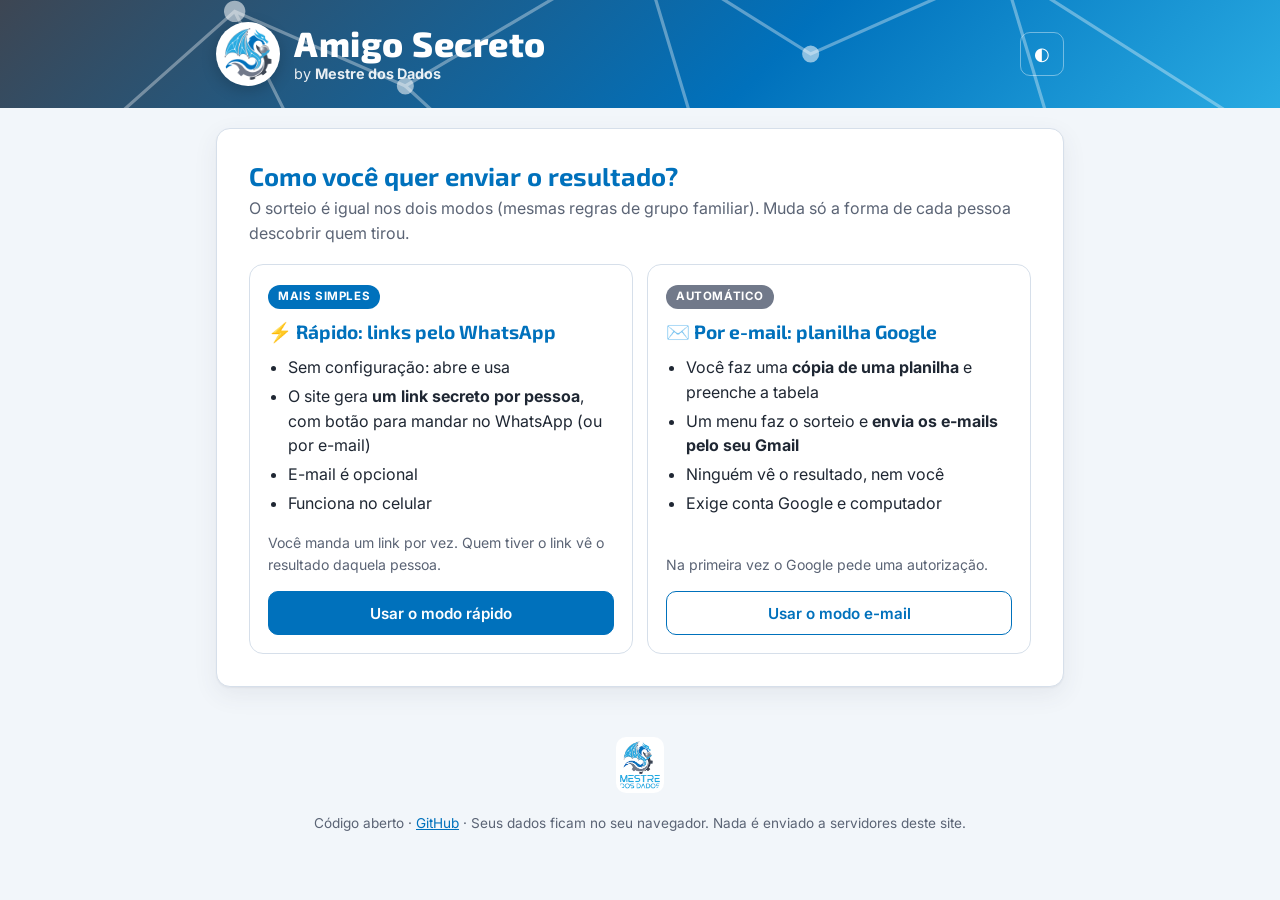
==== docs/index.html @ d119f090 "Adiciona tags Open Graph e imagem de prévia do link Co-Authored-By: Claude Sonnet 5.5 <noreply@anthr" ====
<!doctype html>
<html lang="pt-BR">
<head>
  <meta charset="utf-8">
  <meta name="viewport" content="width=device-width, initial-scale=1">
  <title>Amigo Secreto · Mestre dos Dados</title>
  <meta name="description" content="Sorteio de amigo secreto gratuito, com grupos familiares: envie o resultado por links no WhatsApp ou por e-mail pelo seu Gmail.">
<meta property="og:type" content="website">  <meta property="og:title" content="Amigo Secreto grátis · Mestre dos Dados">  <meta property="og:description" content="Sorteio com grupos familiares e regras com um clique. Sem cadastro, sem servidor: resultado por link no WhatsApp ou por e-mail.">  <meta property="og:image" content="https://serrajordia.github.io/amigo_secreto/assets/og-imagem.png">  <meta property="og:url" content="https://serrajordia.github.io/amigo_secreto/">  <meta name="twitter:card" content="summary_large_image">
  <link rel="icon" type="image/png" href="assets/favicon.png">
  <link rel="preconnect" href="https://fonts.googleapis.com">
  <link rel="preconnect" href="https://fonts.gstatic.com" crossorigin>
  <link href="https://fonts.googleapis.com/css2?family=Exo+2:wght@500;700;800&family=Inter:wght@400;500;600&display=swap" rel="stylesheet">
  <link rel="stylesheet" href="css/marca.css">
</head>
<body>
  <header class="topo">
    <svg class="rede" aria-hidden="true" viewBox="0 0 600 160" preserveAspectRatio="xMidYMid slice">
      <g stroke="currentColor" stroke-width="1.5" fill="none" opacity=".35">
        <path d="M20 140 L110 60 L190 95 L300 30 L380 80 L470 40 L580 110"/>
        <path d="M110 60 L150 140 M300 30 L330 130 M470 40 L500 140 M190 95 L250 150"/>
      </g>
      <g fill="currentColor" opacity=".55">
        <circle cx="20" cy="140" r="4"/><circle cx="110" cy="60" r="5"/><circle cx="190" cy="95" r="4"/>
        <circle cx="300" cy="30" r="5"/><circle cx="380" cy="80" r="4"/><circle cx="470" cy="40" r="5"/>
        <circle cx="580" cy="110" r="4"/><circle cx="150" cy="140" r="3"/><circle cx="330" cy="130" r="3"/>
        <circle cx="500" cy="140" r="3"/><circle cx="250" cy="150" r="3"/>
      </g>
    </svg>
    <div class="topo-conteudo">
      <img src="assets/dragao.png" alt="" class="logo" width="64" height="64">
      <div>
        <h1>Amigo Secreto</h1>
        <p class="assinatura">by <strong>Mestre dos Dados</strong></p>
      </div>
      <button type="button" id="tema" class="btn-icone" aria-label="Alternar tema claro/escuro" title="Tema claro/escuro">◐</button>
    </div>
  </header>

  <nav class="passos" id="nav-passos" aria-label="Etapas" hidden>
    <ol id="passos">
      <li><button type="button" data-ir="1"><span>1</span>Evento</button></li>
      <li><button type="button" data-ir="2"><span>2</span>Participantes</button></li>
      <li><button type="button" data-ir="3"><span>3</span>Regras</button></li>
      <li><button type="button" data-ir="4"><span>4</span>Sortear</button></li>
      <li><button type="button" data-ir="5"><span>5</span>Enviar</button></li>
    </ol>
  </nav>

  <main>
    <p class="trocar" id="trocar" hidden><button type="button" class="link" data-ir="0">← Trocar o modo de envio</button></p>

    <!-- 0. ESCOLHA DO MODO ---------------------------------------------- -->
    <section class="etapa" data-etapa="0" aria-labelledby="t0">
      <h2 id="t0">Como você quer enviar o resultado?</h2>
      <p class="lead">O sorteio é igual nos dois modos (mesmas regras de grupo familiar). Muda só a forma de cada pessoa descobrir quem tirou.</p>

      <div class="modos">
        <article class="modo">
          <span class="selo">Mais simples</span>
          <h3>⚡ Rápido: links pelo WhatsApp</h3>
          <ul>
            <li>Sem configuração: abre e usa</li>
            <li>O site gera <strong>um link secreto por pessoa</strong>, com botão para mandar no WhatsApp (ou por e-mail)</li>
            <li>E-mail é opcional</li>
            <li>Funciona no celular</li>
          </ul>
          <p class="obs">Você manda um link por vez. Quem tiver o link vê o resultado daquela pessoa.</p>
          <button type="button" class="btn" data-modo="rapido">Usar o modo rápido</button>
        </article>

        <article class="modo">
          <span class="selo sec">Automático</span>
          <h3>✉️ Por e-mail: planilha Google</h3>
          <ul>
            <li>Você faz uma <strong>cópia de uma planilha</strong> e preenche a tabela</li>
            <li>Um menu faz o sorteio e <strong>envia os e-mails pelo seu Gmail</strong></li>
            <li>Ninguém vê o resultado, nem você</li>
            <li>Exige conta Google e computador</li>
          </ul>
          <p class="obs">Na primeira vez o Google pede uma autorização.</p>
          <button type="button" class="btn btn-sec" data-modo="email">Usar o modo e-mail</button>
        </article>
      </div>
    </section>

    <!-- E-MAIL: guia da planilha ---------------------------------------- -->
    <section class="etapa" data-etapa="email" aria-labelledby="te" hidden>
      <h2 id="te">Modo e-mail: planilha Google</h2>
      <p class="lead">Os e-mails saem do <strong>seu</strong> Gmail, por um script que fica dentro da planilha. Nenhuma senha passa por este site.</p>

      <ol class="lista-passos">
        <li>
          <strong>Faça uma cópia da planilha modelo.</strong>
          <div class="linha-botoes">
            <a class="btn" id="link-planilha" href="#" target="_blank" rel="noopener">Abrir o modelo e fazer uma cópia</a>
          </div>
          <div id="sem-modelo" class="aviso alerta" hidden>O modelo ainda não foi publicado neste site. Use o “Monte você mesmo” logo abaixo.</div>
          <small>O Google vai perguntar o nome da cópia: confirme em “Fazer uma cópia”. A cópia fica no <em>seu</em> Drive.</small>
        </li>
        <li>Na cópia, preencha as abas <strong>Participantes</strong> (nome, e-mail e grupo) e <strong>Evento e regras</strong> (data, local, valor e caixinhas das regras).</li>
        <li>Use o menu <strong>🎁 Amigo Secreto</strong>: primeiro <em>Verificar</em>, depois <em>Enviar e-mail de teste para mim</em>.</li>
        <li>Na primeira vez o Google mostra “app não verificado”: <em>Avançado → Acessar (não seguro) → Permitir</em>. É o seu próprio script pedindo para enviar e-mails em seu nome e ler <strong>só</strong> essa planilha.</li>
        <li>Quando estiver tudo certo: <strong>🎁 Amigo Secreto → Sortear e enviar e-mails</strong>.</li>
      </ol>

      <p class="nota">Limite de uns 100 e-mails por dia numa conta Gmail comum. O menu só aparece no computador (não no aplicativo do celular). O resultado não é gravado em lugar nenhum.</p>

      <details class="tutorial">
        <summary>Sem o modelo? Monte você mesmo (3 minutos)</summary>
        <ol class="lista-passos">
          <li>Crie uma planilha em <a href="https://sheets.new" target="_blank" rel="noopener">sheets.new</a>.</li>
          <li>Menu <strong>Extensões → Apps Script</strong>. Apague o conteúdo de <code>Código.gs</code> e cole o código abaixo.
            <div class="linha-botoes">
              <button type="button" class="btn" id="copiar-script">Copiar código</button>
              <a class="btn btn-sec" href="apps-script/Planilha.gs" download>Baixar Planilha.gs</a>
              <a class="btn btn-sec" href="apps-script/Sorteio.gs" download>Baixar Sorteio.gs</a>
            </div>
          </li>
          <li>Salve (Ctrl+S), volte à planilha, recarregue a página e use <strong>🎁 Amigo Secreto → 1. Preparar planilha</strong>. Ela cria as abas sozinha.</li>
        </ol>
      </details>

      <div class="nav-etapa"><button type="button" class="btn btn-sec" data-ir="0">← Voltar</button><span></span></div>
    </section>

    <!-- 1. EVENTO ------------------------------------------------------- -->
    <section class="etapa" data-etapa="1" aria-labelledby="t1" hidden>
      <h2 id="t1">Sobre o evento</h2>
      <p class="lead">Essas informações aparecem para cada pessoa junto com o resultado. Nenhuma delas afeta o sorteio.</p>
      <div class="grade-2">
        <label>Nome do evento <input id="ev-nome" maxlength="80" placeholder="Amigo Secreto da Família"></label>
        <label>Data e hora da festa <input id="ev-dataFesta" maxlength="80" placeholder="24/12 às 20h"></label>
        <label>Local <input id="ev-local" maxlength="120" placeholder="Casa da vovó"></label>
        <label>Valor sugerido do presente <input id="ev-valor" maxlength="40" placeholder="R$ 100"></label>
        <label>Organização <input id="ev-organizador" maxlength="80" placeholder="Seu nome"></label>
      </div>
      <label>Recado para todos <textarea id="ev-mensagem" rows="3" maxlength="1000" placeholder="Levem um prato de sobremesa!"></textarea></label>
      <div class="nav-etapa"><button type="button" class="btn btn-sec" data-ir="0">← Voltar</button><button type="button" class="btn" data-ir="2">Próximo: participantes →</button></div>
    </section>

    <!-- 2. PARTICIPANTES ------------------------------------------------ -->
    <section class="etapa" data-etapa="2" aria-labelledby="t2" hidden>
      <h2 id="t2">Participantes</h2>
      <p class="lead">Importe uma planilha (CSV) ou adicione um a um. O <strong>e-mail é opcional</strong> neste modo. O <strong>grupo familiar</strong> também: use o mesmo nome para quem mora junto, por exemplo.</p>

      <div class="importar" id="soltar">
        <p><strong>Arraste um arquivo CSV aqui</strong> ou</p>
        <div class="linha-botoes">
          <label class="btn">Escolher arquivo<input type="file" id="arquivo" accept=".csv,.txt,text/csv" hidden></label>
          <a class="btn btn-sec" href="modelo_participantes.csv" download>Baixar modelo</a>
        </div>
        <small>Colunas: <code>nome</code>, <code>email</code> (opcional), <code>grupo</code> (opcional), separadas por vírgula ou ponto e vírgula (Excel: “Salvar como CSV UTF-8”).</small>
      </div>

      <form id="form-pessoa" class="form-pessoa" autocomplete="off">
        <input id="p-nome" placeholder="Nome" aria-label="Nome" required maxlength="80">
        <input id="p-email" type="email" placeholder="e-mail (opcional)" aria-label="E-mail (opcional)" maxlength="120">
        <input id="p-grupo" placeholder="Grupo (opcional)" aria-label="Grupo familiar" list="grupos" maxlength="60">
        <datalist id="grupos"></datalist>
        <button class="btn" type="submit">Adicionar</button>
      </form>
      <div id="status-lista" class="aviso" role="status" aria-live="polite" hidden></div>

      <div class="tabela-wrap">
        <table class="tabela" id="tabela">
          <thead><tr><th>#</th><th>Nome</th><th>E-mail</th><th>Grupo</th><th><span class="sr">Ações</span></th></tr></thead>
          <tbody></tbody>
        </table>
        <p class="vazio" id="vazio">Ninguém cadastrado ainda.</p>
      </div>
      <div class="linha-botoes fim">
        <span id="contagem" class="contagem"></span>
        <button type="button" class="btn btn-sec btn-perigo" id="limpar-lista">Limpar lista</button>
      </div>
      <div class="nav-etapa"><button type="button" class="btn btn-sec" data-ir="1">← Voltar</button><button type="button" class="btn" data-ir="3">Próximo: regras →</button></div>
    </section>

    <!-- 3. REGRAS ------------------------------------------------------- -->
    <section class="etapa" data-etapa="3" aria-labelledby="t3" hidden>
      <h2 id="t3">Regras do sorteio</h2>
      <div class="regras">
        <label class="chave"><input type="checkbox" id="r-grupo" checked>
          <span class="trilho" aria-hidden="true"></span>
          <span><strong>Ninguém tira alguém do próprio grupo familiar</strong><small>Quem é do mesmo grupo nunca se tira.</small></span></label>
        <label class="chave"><input type="checkbox" id="r-auto" checked>
          <span class="trilho" aria-hidden="true"></span>
          <span><strong>Ninguém tira a si mesmo</strong><small id="r-auto-dica">Já garantido pela regra de grupo acima.</small></span></label>
        <label class="chave"><input type="checkbox" id="r-corrente">
          <span class="trilho" aria-hidden="true"></span>
          <span><strong>Corrente única</strong><small>Forma uma roda só (A→B→C→…→A). Ótimo para a entrega dos presentes em sequência.</small></span></label>
      </div>
      <div id="viabilidade" class="viabilidade" role="status" aria-live="polite"></div>
      <div id="grupos-resumo" class="grupos-resumo"></div>
      <div class="nav-etapa"><button type="button" class="btn btn-sec" data-ir="2">← Voltar</button><button type="button" class="btn" data-ir="4">Próximo: sortear →</button></div>
    </section>

    <!-- 4. SORTEAR ------------------------------------------------------ -->
    <section class="etapa" data-etapa="4" aria-labelledby="t4" hidden>
      <h2 id="t4">Revisar e sortear</h2>
      <div id="resumo" class="resumo"></div>
      <div id="status-sorteio" class="aviso" role="status" aria-live="polite" hidden></div>
      <label class="check"><input type="checkbox" id="confirmo"> Conferi os nomes. O sorteio será feito agora e você receberá um link para cada pessoa.</label>
      <div class="linha-botoes">
        <button type="button" class="btn btn-grande" id="sortear" disabled>🎲 Sortear e gerar os links</button>
      </div>
      <div class="nav-etapa"><button type="button" class="btn btn-sec" data-ir="3">← Voltar</button><span></span></div>
    </section>

    <!-- 5. ENVIAR LINKS ------------------------------------------------- -->
    <section class="etapa" data-etapa="5" aria-labelledby="t5" hidden>
      <h2 id="t5">Sorteio feito! Agora envie os links 🎉</h2>
      <div class="aviso alerta">
        <strong>Envie cada link só para a pessoa certa, individualmente</strong>, nunca em grupo.
        Quem abrir o link vê quem aquela pessoa tirou. Os links só existem nesta aba: <strong>não feche a página</strong> antes de enviar todos.
      </div>
      <p class="progresso" id="progresso"></p>
      <ul class="envios" id="envios"></ul>
      <div class="nav-etapa"><button type="button" class="btn btn-sec btn-perigo" id="refazer">Descartar e sortear de novo</button><span></span></div>
    </section>
  </main>

  <footer class="rodape">
    <img src="assets/logo-completo.png" alt="Mestre dos Dados" height="56">
    <p>Código aberto · <a href="https://github.com/serrajordia/amigo_secreto">GitHub</a> · Seus dados ficam no seu navegador. Nada é enviado a servidores deste site.</p>
  </footer>

  <script src="js/config.js"></script>
  <script src="js/sorteio.js"></script>
  <script src="js/link.js"></script>
  <script src="js/app.js"></script>
</body>
</html>
---- docs/css/marca.css ----
/* Identidade visual Mestre dos Dados — cores extraídas do logo */
:root {
  --azul-claro: #29ABE2;
  --azul: #0071BC;
  --cinza: #71798A;
  --grafite: #3D4653;

  --fundo: #F2F6FA;
  --superficie: #FFFFFF;
  --superficie-2: #E9F1F8;
  --texto: #1F2733;
  --texto-suave: #5B6475;
  --borda: #D6DFEA;
  --primaria: var(--azul);
  --primaria-texto: #FFFFFF;
  --foco: var(--azul-claro);
  --ok: #157F4F;
  --ok-fundo: #E3F5EC;
  --erro: #B42318;
  --erro-fundo: #FDECEA;
  --alerta: #8A5A00;
  --alerta-fundo: #FFF4DB;
  --sombra: 0 1px 2px rgba(61, 70, 83, .06), 0 8px 24px rgba(61, 70, 83, .08);
  --raio: 14px;
  color-scheme: light;
}

@media (prefers-color-scheme: dark) {
  :root:not([data-theme="light"]) {
    --fundo: #141A22;
    --superficie: #1C2430;
    --superficie-2: #243042;
    --texto: #E8EEF5;
    --texto-suave: #A3AEC0;
    --borda: #33405A;
    --primaria: var(--azul-claro);
    --primaria-texto: #0B1220;
    --ok: #5FD39A; --ok-fundo: #12352A;
    --erro: #FF8A80; --erro-fundo: #3D1A1A;
    --alerta: #FFC861; --alerta-fundo: #3A2E12;
    --sombra: 0 1px 2px rgba(0,0,0,.3), 0 8px 24px rgba(0,0,0,.3);
    color-scheme: dark;
  }
}
:root[data-theme="dark"] {
  --fundo: #141A22;
  --superficie: #1C2430;
  --superficie-2: #243042;
  --texto: #E8EEF5;
  --texto-suave: #A3AEC0;
  --borda: #33405A;
  --primaria: var(--azul-claro);
  --primaria-texto: #0B1220;
  --ok: #5FD39A; --ok-fundo: #12352A;
  --erro: #FF8A80; --erro-fundo: #3D1A1A;
  --alerta: #FFC861; --alerta-fundo: #3A2E12;
  --sombra: 0 1px 2px rgba(0,0,0,.3), 0 8px 24px rgba(0,0,0,.3);
  color-scheme: dark;
}

* { box-sizing: border-box; }
html { -webkit-text-size-adjust: 100%; }
body {
  margin: 0;
  background: var(--fundo);
  color: var(--texto);
  font: 16px/1.55 Inter, system-ui, -apple-system, "Segoe UI", Roboto, sans-serif;
}
h1, h2, h3 { font-family: "Exo 2", Inter, sans-serif; line-height: 1.15; }
a { color: var(--primaria); }
code { font-size: .9em; background: var(--superficie-2); padding: .1em .35em; border-radius: 6px; word-break: break-all; }
small { display: block; color: var(--texto-suave); font-size: .85rem; }
.sr { position: absolute; width: 1px; height: 1px; overflow: hidden; clip: rect(0 0 0 0); }
:focus-visible { outline: 3px solid var(--foco); outline-offset: 2px; }

/* Topo ------------------------------------------------------------------ */
.topo {
  position: relative;
  overflow: hidden;
  color: #fff;
  background: linear-gradient(135deg, var(--grafite) 0%, var(--azul) 60%, var(--azul-claro) 100%);
}
.topo .rede { position: absolute; inset: 0; width: 100%; height: 100%; color: #fff; }
.topo-conteudo {
  position: relative;
  max-width: 880px;
  margin: 0 auto;
  padding: 22px 16px;
  display: flex;
  align-items: center;
  gap: 14px;
}
.logo { width: 64px; height: 64px; background: #fff; border-radius: 50%; padding: 6px; box-shadow: 0 4px 16px rgba(0,0,0,.2); }
.topo h1 { margin: 0; font-size: clamp(1.6rem, 5vw, 2.2rem); font-weight: 800; letter-spacing: .5px; }
.assinatura { margin: 0; opacity: .9; font-size: .9rem; }
.topo .btn-icone { margin-left: auto; color: #fff; border-color: rgba(255,255,255,.4); }

/* Passos ---------------------------------------------------------------- */
.passos { background: var(--superficie); border-bottom: 1px solid var(--borda); position: sticky; top: 0; z-index: 5; }
.passos ol {
  list-style: none; margin: 0 auto; padding: 8px 16px; max-width: 880px;
  display: flex; gap: 4px; overflow-x: auto; scrollbar-width: none;
}
.passos li { flex: 1 0 auto; }
.passos button {
  width: 100%; display: flex; align-items: center; justify-content: center; gap: 8px;
  border: 0; background: none; color: var(--texto-suave); font: 500 .9rem Inter, sans-serif;
  padding: 8px 10px; border-radius: 10px; cursor: pointer; white-space: nowrap;
}
.passos button span {
  display: inline-grid; place-items: center; width: 26px; height: 26px; border-radius: 50%;
  border: 2px solid var(--borda); font-weight: 700; font-size: .8rem;
}
.passos button[aria-current="step"] { color: var(--primaria); background: var(--superficie-2); }
.passos button[aria-current="step"] span { border-color: var(--primaria); background: var(--primaria); color: var(--primaria-texto); }
.passos button.feito span { border-color: var(--azul-claro); color: var(--azul-claro); }
@media (max-width: 560px) {
  .passos button { font-size: 0; gap: 0; }
  .passos button span { font-size: .8rem; }
  .passos button[aria-current="step"] { font-size: .85rem; gap: 6px; }
}

/* Conteúdo -------------------------------------------------------------- */
main { max-width: 880px; margin: 0 auto; padding: 20px 16px 40px; }
.etapa {
  background: var(--superficie); border: 1px solid var(--borda); border-radius: var(--raio);
  padding: clamp(18px, 4vw, 32px); box-shadow: var(--sombra);
}
.etapa h2 { margin: 0 0 6px; font-size: 1.6rem; color: var(--primaria); }
.etapa h2:focus { outline: none; }
.tutorial code { background: var(--superficie); }
.lead { color: var(--texto-suave); margin-top: 0; }

label { display: block; font-weight: 600; font-size: .92rem; margin: 12px 0; }
input:not([type=checkbox]):not([type=file]), textarea {
  display: block; width: 100%; margin-top: 6px; padding: 11px 12px;
  border: 1.5px solid var(--borda); border-radius: 10px; background: var(--superficie); color: var(--texto);
  font: 400 1rem Inter, sans-serif;
}
input:focus, textarea:focus { border-color: var(--azul-claro); outline: none; box-shadow: 0 0 0 3px rgba(41,171,226,.25); }
textarea { resize: vertical; }
.grade-2 { display: grid; grid-template-columns: repeat(auto-fit, minmax(240px, 1fr)); gap: 0 16px; }
.campo-senha { display: flex; gap: 6px; align-items: end; }
.campo-senha input { flex: 1; }
.check { display: grid; grid-template-columns: auto 1fr; align-items: start; gap: 2px 10px; font-weight: 500; }
.check input { width: 18px; height: 18px; margin: 3px 0 0; accent-color: var(--azul); }
.check small { grid-column: 2; }

/* Botões ---------------------------------------------------------------- */
.btn {
  display: inline-flex; align-items: center; justify-content: center; gap: 6px;
  border: 1.5px solid var(--primaria); background: var(--primaria); color: var(--primaria-texto);
  font: 600 .95rem Inter, sans-serif; padding: 10px 16px; border-radius: 10px; cursor: pointer;
  text-decoration: none; min-height: 44px; margin: 0;
}
.btn:hover:not(:disabled) { filter: brightness(1.08); }
.btn:disabled { opacity: .45; cursor: not-allowed; }
.btn-sec { background: transparent; color: var(--primaria); }
.btn-perigo { border-color: var(--erro); color: var(--erro); }
.btn-grande { font-size: 1.1rem; padding: 14px 24px; width: 100%; max-width: 420px; }
.btn-icone {
  background: transparent; border: 1.5px solid var(--borda); color: var(--texto);
  border-radius: 10px; width: 44px; height: 44px; cursor: pointer; font-size: 1.1rem; flex: none;
}
.linha-botoes { display: flex; flex-wrap: wrap; gap: 10px; margin: 14px 0; align-items: center; }
.linha-botoes.fim { justify-content: space-between; }
.linha-botoes.centro { justify-content: center; }
.nav-etapa { display: flex; justify-content: space-between; gap: 10px; margin-top: 24px; padding-top: 18px; border-top: 1px solid var(--borda); }

/* Avisos ---------------------------------------------------------------- */
.aviso { border-radius: 10px; padding: 12px 14px; margin: 12px 0; border: 1px solid transparent; }
.aviso.ok { background: var(--ok-fundo); color: var(--ok); border-color: currentColor; }
.aviso.erro { background: var(--erro-fundo); color: var(--erro); border-color: currentColor; }
.aviso.alerta { background: var(--alerta-fundo); color: var(--alerta); border-color: currentColor; }
.aviso.info { background: var(--superficie-2); color: var(--texto); border-color: var(--borda); }
.aviso ul { margin: 6px 0 0; padding-left: 20px; }

/* Tutorial -------------------------------------------------------------- */
.tutorial { background: var(--superficie-2); border-radius: 12px; padding: 4px 16px; margin: 16px 0; }
.tutorial summary { cursor: pointer; font-weight: 700; padding: 10px 0; color: var(--primaria); }
.lista-passos { padding-left: 22px; }
.lista-passos li { margin: 0 0 14px; padding-left: 4px; }
.lista-passos li::marker { color: var(--azul); font-weight: 800; font-family: "Exo 2", sans-serif; }
.nota { font-size: .88rem; color: var(--texto-suave); }

/* Participantes --------------------------------------------------------- */
.importar {
  border: 2px dashed var(--borda); border-radius: 12px; padding: 16px; text-align: center; margin: 16px 0;
  transition: border-color .15s, background .15s;
}
.importar.arrastando { border-color: var(--azul-claro); background: var(--superficie-2); }
.importar p { margin: 0 0 4px; }
.importar .linha-botoes { justify-content: center; margin: 8px 0; }
.form-pessoa { display: grid; grid-template-columns: 1fr 1.3fr 1fr auto; gap: 8px; align-items: center; margin-top: 8px; }
.form-pessoa input { margin-top: 0 !important; }
@media (max-width: 680px) { .form-pessoa { grid-template-columns: 1fr; } }

.tabela-wrap { overflow-x: auto; margin-top: 14px; border: 1px solid var(--borda); border-radius: 12px; }
.tabela { width: 100%; border-collapse: collapse; font-size: .93rem; }
.tabela th, .tabela td { padding: 8px 10px; text-align: left; border-bottom: 1px solid var(--borda); }
.tabela th { background: var(--superficie-2); font-size: .78rem; text-transform: uppercase; letter-spacing: .5px; color: var(--texto-suave); }
.tabela tr:last-child td { border-bottom: 0; }
.tabela td:first-child { color: var(--texto-suave); width: 2.5em; }
.tabela td[contenteditable] { cursor: text; border-radius: 6px; }
.tabela td[contenteditable]:focus { outline: 2px solid var(--azul-claro); background: var(--superficie-2); }
.tabela td.invalido { color: var(--erro); text-decoration: wavy underline; }
.tabela .remover { border: 0; background: none; color: var(--texto-suave); cursor: pointer; font-size: 1.1rem; padding: 4px 8px; }
.tabela .remover:hover { color: var(--erro); }
.vazio { text-align: center; color: var(--texto-suave); padding: 18px; margin: 0; }
.contagem { color: var(--texto-suave); font-weight: 600; }
.chip { display: inline-block; padding: 2px 10px; border-radius: 999px; font-size: .82rem; font-weight: 600; color: #fff; white-space: nowrap; }
.chip.sem { background: transparent; color: var(--texto-suave); border: 1px dashed var(--borda); }
@media (max-width: 560px) {
  .tabela thead { display: none; }
  .tabela tr { display: grid; grid-template-columns: 2em 1fr auto; padding: 6px 4px; border-bottom: 1px solid var(--borda); }
  .tabela td { border: 0; padding: 3px 6px; }
  .tabela td:nth-child(2) { font-weight: 600; }
  .tabela td:nth-child(3) { grid-column: 2 / 4; grid-row: 2; word-break: break-all; }
  .tabela td:nth-child(4) { grid-column: 2 / 4; grid-row: 3; }
  .tabela td:nth-child(5) { grid-column: 3; grid-row: 1; }
}

/* Regras (chaves liga/desliga) ----------------------------------------- */
.regras { display: grid; gap: 10px; margin: 16px 0; }
.chave {
  display: grid; grid-template-columns: auto 1fr; gap: 14px; align-items: center;
  padding: 14px; border: 1.5px solid var(--borda); border-radius: 12px; cursor: pointer; margin: 0; font-weight: 400;
}
.chave input { position: absolute; opacity: 0; pointer-events: none; }
.trilho { width: 48px; height: 28px; border-radius: 999px; background: var(--borda); position: relative; transition: background .15s; }
.trilho::after {
  content: ""; position: absolute; top: 3px; left: 3px; width: 22px; height: 22px; border-radius: 50%;
  background: #fff; box-shadow: 0 1px 3px rgba(0,0,0,.3); transition: transform .15s;
}
.chave input:checked + .trilho { background: var(--azul); }
.chave input:checked + .trilho::after { transform: translateX(20px); }
.chave input:focus-visible + .trilho { outline: 3px solid var(--foco); outline-offset: 2px; }
.chave input:disabled ~ * { opacity: .55; }
.chave:has(input:checked) { border-color: var(--azul-claro); background: var(--superficie-2); }
.chave strong { display: block; }

.viabilidade { margin: 14px 0; }
.grupos-resumo { display: grid; gap: 6px; }
.barra-grupo { display: grid; grid-template-columns: minmax(90px, 160px) 1fr 3em; gap: 10px; align-items: center; font-size: .9rem; }
.barra-grupo .trilha { height: 10px; background: var(--superficie-2); border-radius: 999px; overflow: hidden; }
.barra-grupo .trilha i { display: block; height: 100%; border-radius: 999px; }
.barra-grupo span:first-child { overflow: hidden; text-overflow: ellipsis; white-space: nowrap; }

/* Resumo / sucesso ------------------------------------------------------ */
.resumo { display: grid; grid-template-columns: repeat(auto-fit, minmax(130px, 1fr)); gap: 10px; margin: 16px 0; }
.cartao { background: var(--superficie-2); border-radius: 12px; padding: 12px 14px; }
.cartao b { display: block; font: 800 1.5rem "Exo 2", sans-serif; color: var(--primaria); }
.cartao span { color: var(--texto-suave); font-size: .85rem; }
.sucesso { text-align: center; }
.sucesso img { border-radius: 50%; background: #fff; padding: 8px; }

/* Rodapé ---------------------------------------------------------------- */
.rodape { text-align: center; padding: 10px 16px 32px; color: var(--texto-suave); font-size: .85rem; }
.rodape img { background: #fff; border-radius: 10px; padding: 4px; }

/* Escolha de modo ------------------------------------------------------- */
.modos { display: grid; grid-template-columns: repeat(auto-fit, minmax(270px, 1fr)); gap: 14px; margin-top: 18px; }
.modo {
  position: relative; display: flex; flex-direction: column; gap: 8px;
  border: 1.5px solid var(--borda); border-radius: 14px; padding: 20px 18px 18px; background: var(--superficie);
}
.modo:hover { border-color: var(--azul-claro); box-shadow: var(--sombra); }
.modo h3 { margin: 4px 0 0; font-size: 1.2rem; color: var(--primaria); }
.modo ul { margin: 0; padding-left: 20px; flex: 1; }
.modo li { margin: 4px 0; }
.modo .obs { margin: 4px 0 8px; color: var(--texto-suave); font-size: .88rem; }
.selo {
  align-self: flex-start; font-size: .72rem; font-weight: 700; text-transform: uppercase; letter-spacing: .6px;
  background: var(--azul); color: #fff; padding: 3px 10px; border-radius: 999px;
}
.selo.sec { background: var(--cinza); }
.trocar { max-width: 880px; margin: 0 auto 10px; }
.link { background: none; border: 0; padding: 4px 0; color: var(--primaria); font: 600 .9rem Inter, sans-serif; cursor: pointer; text-decoration: underline; }
.btn.desativado { opacity: .45; pointer-events: none; }

/* Envio dos links ------------------------------------------------------- */
.progresso { font-weight: 700; color: var(--primaria); margin: 14px 0 6px; }
.envios { list-style: none; margin: 0; padding: 0; border: 1px solid var(--borda); border-radius: 12px; overflow: hidden; }
.envios li {
  display: grid; grid-template-columns: minmax(110px, 1fr) auto auto; gap: 8px 12px; align-items: center;
  padding: 10px 12px; border-bottom: 1px solid var(--borda);
}
.envios li:last-child { border-bottom: 0; }
.envios li.enviado { background: var(--ok-fundo); }
.envios .nome { font-weight: 600; overflow-wrap: anywhere; }
.envios .acoes { display: flex; flex-wrap: wrap; gap: 6px; }
.btn-pequeno { min-height: 38px; padding: 6px 12px; font-size: .88rem; }
.marca-enviado { display: flex; align-items: center; gap: 6px; margin: 0; font-weight: 500; font-size: .88rem; }
.marca-enviado input { width: 18px; height: 18px; accent-color: var(--azul); }
@media (max-width: 560px) {
  .envios li { grid-template-columns: 1fr auto; }
  .envios .acoes { grid-column: 1 / 3; grid-row: 2; }
}

/* Página de revelação --------------------------------------------------- */
.revelar { text-align: center; }
.revelar .btn-grande { margin: 8px auto; }
.nome-tirado { font: 800 clamp(2rem, 9vw, 3rem) "Exo 2", sans-serif; color: var(--primaria); margin: 6px 0 18px; overflow-wrap: anywhere; }
.detalhes { display: grid; grid-template-columns: auto 1fr; gap: 6px 14px; text-align: left; max-width: 380px; margin: 0 auto 16px; }
.detalhes dt { color: var(--texto-suave); }
.detalhes dd { margin: 0; font-weight: 600; }
.recado { white-space: pre-line; }
.segredo { color: var(--texto-suave); }
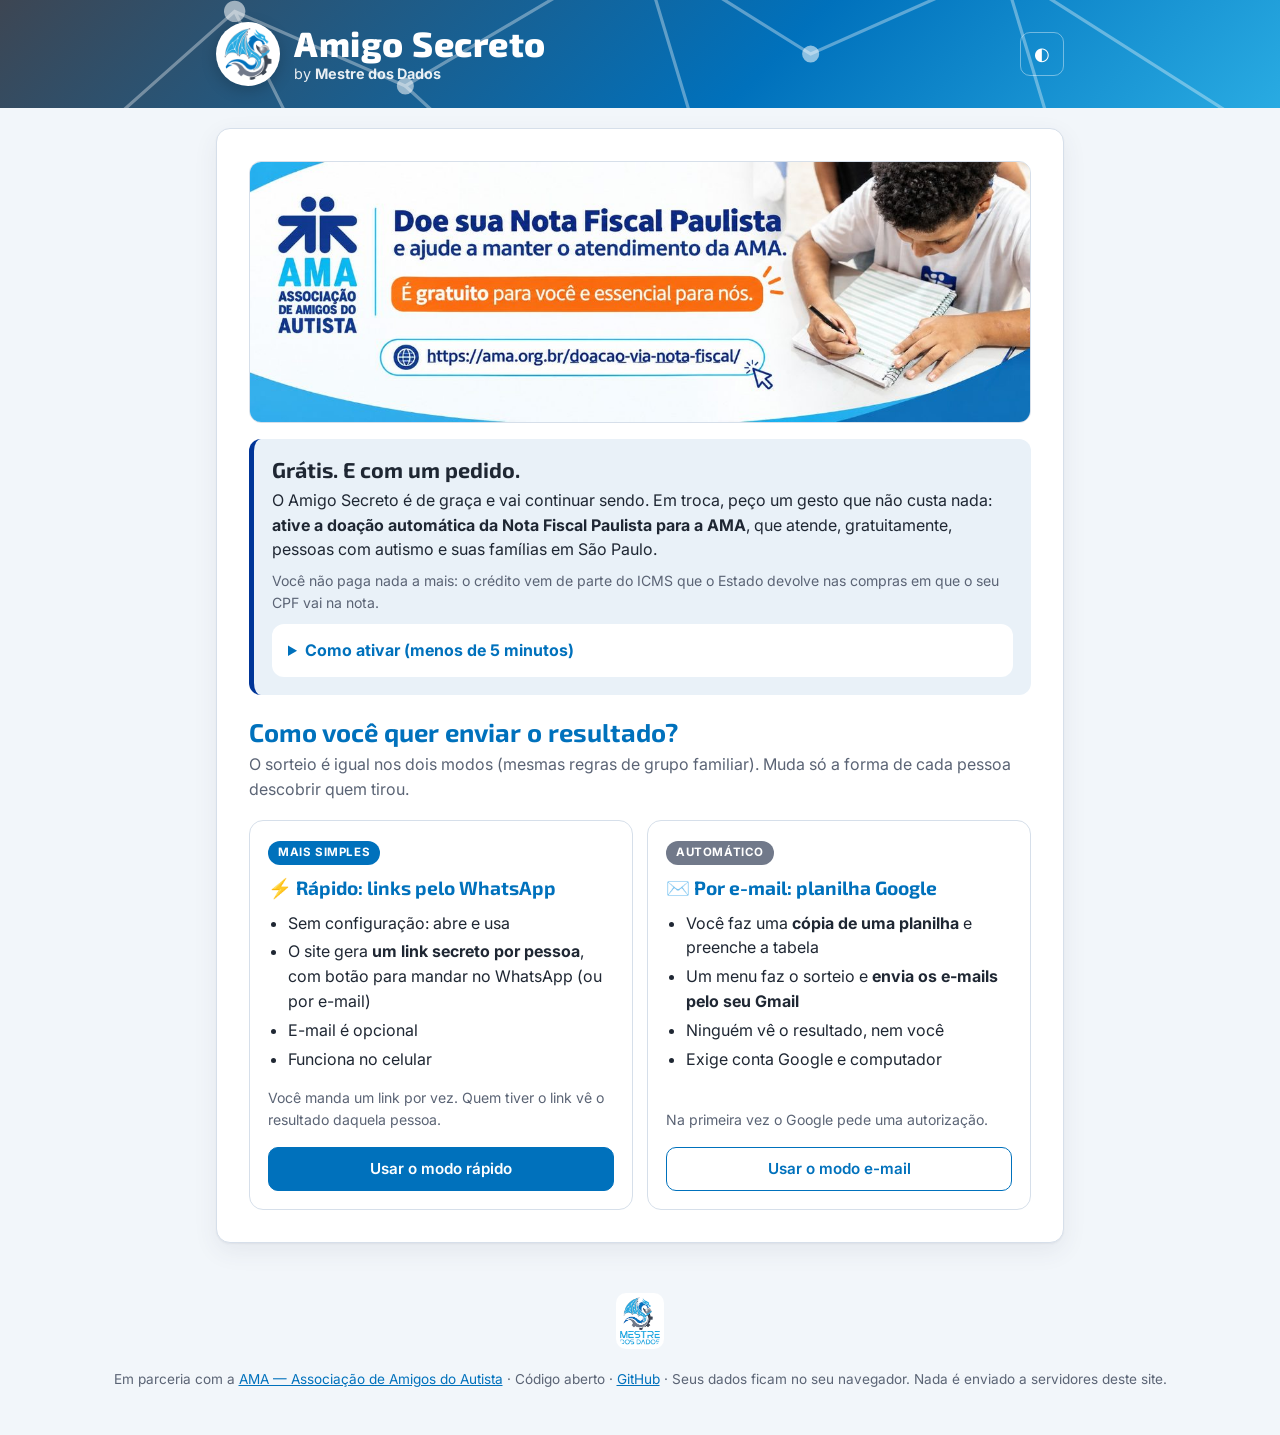
==== commit deb39abd: "Adiciona parceria com a AMA: banner da Nota Fiscal Paulista, convite na revelação e ajustes para cel" ====
--- a/docs/index.html
+++ b/docs/index.html
@@ -4,8 +4,8 @@
   <meta charset="utf-8">
   <meta name="viewport" content="width=device-width, initial-scale=1">
   <title>Amigo Secreto · Mestre dos Dados</title>
-  <meta name="description" content="Sorteio de amigo secreto gratuito, com grupos familiares: envie o resultado por links no WhatsApp ou por e-mail pelo seu Gmail.">
-<meta property="og:type" content="website">  <meta property="og:title" content="Amigo Secreto grátis · Mestre dos Dados">  <meta property="og:description" content="Sorteio com grupos familiares e regras com um clique. Sem cadastro, sem servidor: resultado por link no WhatsApp ou por e-mail.">  <meta property="og:image" content="https://serrajordia.github.io/amigo_secreto/assets/og-imagem.png">  <meta property="og:url" content="https://serrajordia.github.io/amigo_secreto/">  <meta name="twitter:card" content="summary_large_image">
+  <meta name="description" content="Sorteio de amigo secreto gratuito, com grupos familiares, em parceria com a AMA (Associação de Amigos do Autista). Em troca, peça a doação automática da Nota Fiscal Paulista para a AMA.">
+<meta property="og:type" content="website">  <meta property="og:title" content="Amigo Secreto grátis · Mestre dos Dados">  <meta property="og:description" content="Grátis, sem cadastro e sem propaganda, em parceria com a AMA. Em troca, ative a doação automática da Nota Fiscal Paulista para a AMA.">  <meta property="og:image" content="https://serrajordia.github.io/amigo_secreto/assets/og-imagem.png">  <meta property="og:url" content="https://serrajordia.github.io/amigo_secreto/">  <meta name="twitter:card" content="summary_large_image">
   <link rel="icon" type="image/png" href="assets/favicon.png">
   <link rel="preconnect" href="https://fonts.googleapis.com">
   <link rel="preconnect" href="https://fonts.gstatic.com" crossorigin>
@@ -27,7 +27,7 @@
       </g>
     </svg>
     <div class="topo-conteudo">
-      <img src="assets/dragao.png" alt="" class="logo" width="64" height="64">
+      <img src="assets/dragao-128.png" alt="" class="logo" width="64" height="64">
       <div>
         <h1>Amigo Secreto</h1>
         <p class="assinatura">by <strong>Mestre dos Dados</strong></p>
@@ -35,6 +35,13 @@
       <button type="button" id="tema" class="btn-icone" aria-label="Alternar tema claro/escuro" title="Tema claro/escuro">◐</button>
     </div>
   </header>
+
+  <div class="faixa-parceria">
+    <a href="https://ama.org.br/" target="_blank" rel="noopener" class="faixa-logo" aria-label="AMA — Associação de Amigos do Autista (abre o site da AMA)">
+      <img src="assets/logo-ama.svg" alt="AMA — Associação de Amigos do Autista" width="38" height="52">
+    </a>
+    <p>Grátis, em <strong>parceria com a AMA</strong> — Associação de Amigos do Autista. <a href="#doe" class="link-doe" data-doe>Como ajudar a AMA sem gastar nada</a></p>
+  </div>
 
   <nav class="passos" id="nav-passos" aria-label="Etapas" hidden>
     <ol id="passos">
@@ -51,6 +58,33 @@
 
     <!-- 0. ESCOLHA DO MODO ---------------------------------------------- -->
     <section class="etapa" data-etapa="0" aria-labelledby="t0">
+      <a class="banner-nfp" href="https://ama.org.br/doacao-via-nota-fiscal/" target="_blank" rel="noopener noreferrer">
+        <picture>
+          <source media="(max-width: 640px)" srcset="assets/banner-nfp-movel.jpg" width="800" height="377">
+          <img src="assets/banner-nfp.jpg" width="1200" height="400" alt="AMA — Associação de Amigos do Autista: doe sua Nota Fiscal Paulista e ajude a manter o atendimento da AMA. É gratuito para você e essencial para nós. ama.org.br/doacao-via-nota-fiscal">
+        </picture>
+      </a>
+      <aside class="doe" id="doe" aria-labelledby="t-doe">
+        <div class="doe-texto">
+          <h2 id="t-doe">Grátis. E com um pedido.</h2>
+          <p>O Amigo Secreto é de graça e vai continuar sendo. Em troca, peço um gesto que não custa nada: <strong>ative a doação automática da Nota Fiscal Paulista para a AMA</strong>, que atende, gratuitamente, pessoas com autismo e suas famílias em São Paulo.</p>
+          <p class="nota">Você não paga nada a mais: o crédito vem de parte do ICMS que o Estado devolve nas compras em que o seu CPF vai na nota.</p>
+          <details class="tutorial" id="doe-passos">
+            <summary>Como ativar (menos de 5 minutos)</summary>
+            <ol class="lista-passos">
+              <li>Entre no <strong>site ou aplicativo da Nota Fiscal Paulista</strong> (crie uma conta ou faça login).
+                <div class="linha-botoes"><a class="btn btn-sec btn-pequeno" href="https://www.nfp.fazenda.sp.gov.br/login.aspx" target="_blank" rel="noopener">Abrir a Nota Fiscal Paulista</a></div>
+              </li>
+              <li>No menu <strong>Entidades</strong>, escolha <em>Doação de cupons com CPF (automática)</em>.</li>
+              <li>Procure a <strong>AMA</strong> pelo CNPJ <code>52.802.295/0001-13</code> (no sistema ela também aparece como <em>Sítio Nova Esperança</em>) e confirme.
+                <div class="linha-botoes"><button type="button" class="btn btn-sec btn-pequeno" id="copiar-cnpj">Copiar CNPJ</button></div>
+              </li>
+              <li>Nas compras, <strong>continue pedindo o CPF na nota</strong> (o seu, não o da AMA): é ele que gera o crédito.</li>
+            </ol>
+            <p class="nota">Passo a passo da própria AMA: <a href="https://ama.org.br/doacao-via-nota-fiscal/" target="_blank" rel="noopener">ama.org.br/doacao-via-nota-fiscal</a>. Para conhecer a AMA: <a href="https://ama.org.br/" target="_blank" rel="noopener">ama.org.br</a>.</p>
+          </details>
+        </div>
+      </aside>
       <h2 id="t0">Como você quer enviar o resultado?</h2>
       <p class="lead">O sorteio é igual nos dois modos (mesmas regras de grupo familiar). Muda só a forma de cada pessoa descobrir quem tirou.</p>
 
@@ -105,7 +139,7 @@
 
       <p class="nota">Limite de uns 100 e-mails por dia numa conta Gmail comum. O menu só aparece no computador (não no aplicativo do celular). O resultado não é gravado em lugar nenhum.</p>
 
-      <details class="tutorial">
+      <details class="tutorial" id="tutorial-email">
         <summary>Sem o modelo? Monte você mesmo (3 minutos)</summary>
         <ol class="lista-passos">
           <li>Crie uma planilha em <a href="https://sheets.new" target="_blank" rel="noopener">sheets.new</a>.</li>
@@ -141,15 +175,15 @@
     <!-- 2. PARTICIPANTES ------------------------------------------------ -->
     <section class="etapa" data-etapa="2" aria-labelledby="t2" hidden>
       <h2 id="t2">Participantes</h2>
-      <p class="lead">Importe uma planilha (CSV) ou adicione um a um. O <strong>e-mail é opcional</strong> neste modo. O <strong>grupo familiar</strong> também: use o mesmo nome para quem mora junto, por exemplo.</p>
+      <p class="lead">Importe uma planilha (Excel ou CSV) ou adicione um a um. O <strong>e-mail é opcional</strong> neste modo. O <strong>grupo familiar</strong> também: use o mesmo nome para quem mora junto, por exemplo.</p>
 
       <div class="importar" id="soltar">
-        <p><strong>Arraste um arquivo CSV aqui</strong> ou</p>
+        <p><strong>Arraste uma planilha (Excel ou CSV) aqui</strong> ou</p>
         <div class="linha-botoes">
-          <label class="btn">Escolher arquivo<input type="file" id="arquivo" accept=".csv,.txt,text/csv" hidden></label>
+          <label class="btn">Escolher arquivo<input type="file" id="arquivo" accept=".xlsx,.xls,.csv,.txt,text/csv,application/vnd.openxmlformats-officedocument.spreadsheetml.sheet,application/vnd.ms-excel" hidden></label>
           <a class="btn btn-sec" href="modelo_participantes.csv" download>Baixar modelo</a>
         </div>
-        <small>Colunas: <code>nome</code>, <code>email</code> (opcional), <code>grupo</code> (opcional), separadas por vírgula ou ponto e vírgula (Excel: “Salvar como CSV UTF-8”).</small>
+        <small>Colunas: <code>nome</code>, <code>email</code> (opcional), <code>grupo</code> (opcional), em Excel (.xlsx, .xls) ou CSV. Só a primeira linha de cabeçalho e a primeira aba com dados são lidas.</small>
       </div>
 
       <form id="form-pessoa" class="form-pessoa" autocomplete="off">
@@ -215,16 +249,20 @@
       </div>
       <p class="progresso" id="progresso"></p>
       <ul class="envios" id="envios"></ul>
+      <div class="aviso info doe-mini">
+        <strong>Gostou?</strong> Retribua sem gastar nada: ative a doação automática da Nota Fiscal Paulista para a <a href="https://ama.org.br/doacao-via-nota-fiscal/" target="_blank" rel="noopener">AMA</a> (CNPJ 52.802.295/0001-13) e conte para quem organiza o amigo secreto da família ao lado.
+      </div>
       <div class="nav-etapa"><button type="button" class="btn btn-sec btn-perigo" id="refazer">Descartar e sortear de novo</button><span></span></div>
     </section>
   </main>
 
   <footer class="rodape">
     <img src="assets/logo-completo.png" alt="Mestre dos Dados" height="56">
-    <p>Código aberto · <a href="https://github.com/serrajordia/amigo_secreto">GitHub</a> · Seus dados ficam no seu navegador. Nada é enviado a servidores deste site.</p>
+    <p>Em parceria com a <a href="https://ama.org.br/" target="_blank" rel="noopener">AMA — Associação de Amigos do Autista</a> · Código aberto · <a href="https://github.com/serrajordia/amigo_secreto">GitHub</a> · Seus dados ficam no seu navegador. Nada é enviado a servidores deste site. <span id="aviso-contador" hidden>Contamos visitas de forma anônima (GoatCounter, sem cookies e sem dados pessoais).</span></p>
   </footer>
 
   <script src="js/config.js"></script>
+  <script src="js/contador.js"></script>
   <script src="js/sorteio.js"></script>
   <script src="js/link.js"></script>
   <script src="js/app.js"></script>
--- a/docs/css/marca.css
+++ b/docs/css/marca.css
@@ -306,3 +306,55 @@
 .detalhes dd { margin: 0; font-weight: 600; }
 .recado { white-space: pre-line; }
 .segredo { color: var(--texto-suave); }
+
+/* Parceria AMA ---------------------------------------------------------- */
+:root { --ama: #003598; }
+.faixa-parceria {
+  background: var(--superficie); border-bottom: 1px solid var(--borda);
+  display: flex; align-items: center; justify-content: center; gap: 12px; padding: 8px 16px;
+}
+.faixa-parceria p { margin: 0; font-size: .88rem; line-height: 1.35; max-width: 640px; }
+.faixa-logo { flex: none; display: block; line-height: 0; border-radius: 8px; }
+.faixa-logo img { display: block; width: 38px; height: auto; }
+.link-doe { font-weight: 600; white-space: nowrap; }
+.doe {
+  display: flex; gap: 18px; align-items: flex-start;
+  background: var(--superficie-2); border-radius: 12px; padding: 18px; margin: 0 0 22px;
+  border-left: 5px solid var(--ama); scroll-margin-top: 70px;
+}
+.doe-logo { flex: none; width: 62px; height: auto; border-radius: 8px; }
+.doe-texto { min-width: 0; }
+.doe h2 { margin: 0 0 6px; font-size: 1.35rem; color: var(--texto); }
+.doe p { margin: 0 0 8px; }
+.doe .tutorial { background: var(--superficie); margin: 10px 0 0; }
+.doe-mini { margin-top: 18px; }
+@media (max-width: 560px) {
+  .faixa-parceria { padding: 8px 12px; gap: 10px; }
+  .faixa-parceria p { font-size: .82rem; }
+  .link-doe { white-space: normal; display: inline-block; }
+  .doe { flex-direction: column; gap: 10px; padding: 14px; }
+  .doe-logo { width: 46px; }
+  .topo-conteudo { padding: 16px 12px; gap: 10px; }
+  .logo { width: 52px; height: 52px; }
+  main { padding: 14px 12px 32px; }
+}
+.doe-ver { margin: 18px 0 0; } .doe-ver .doe-logo { width: 46px; } .doe-ver .linha-botoes { margin: 6px 0 0; }
+
+/* Banner NFP + convite na revelação */
+body[data-etapa="0"] .faixa-parceria { display: none; }
+.banner-nfp { display: block; line-height: 0; border-radius: 12px; overflow: hidden; border: 1px solid var(--borda); margin: 0 0 16px; }
+.banner-nfp img { display: block; width: 100%; height: auto; }
+.convite {
+  background: var(--superficie-2); border-radius: 12px; padding: 16px; margin: 0 0 22px;
+  border-left: 5px solid var(--ama);
+}
+.convite h2 { margin: 4px 0 8px; font-size: 1.3rem; color: var(--texto); }
+.convite p { margin: 0 0 8px; }
+.convite .lista-passos { margin: 8px 0; }
+.convite .lista-passos li { margin-bottom: 6px; }
+.convite-ok { color: var(--texto-suave); margin: 0 0 16px; }
+@media (max-width: 560px) { .convite { padding: 12px; } }
+.convite { text-align: left; }
+.convite h2 { font-size: 1.2rem; }
+.convite code { white-space: nowrap; font-size: .85rem; }
+.convite .lista-passos { padding-left: 20px; }
